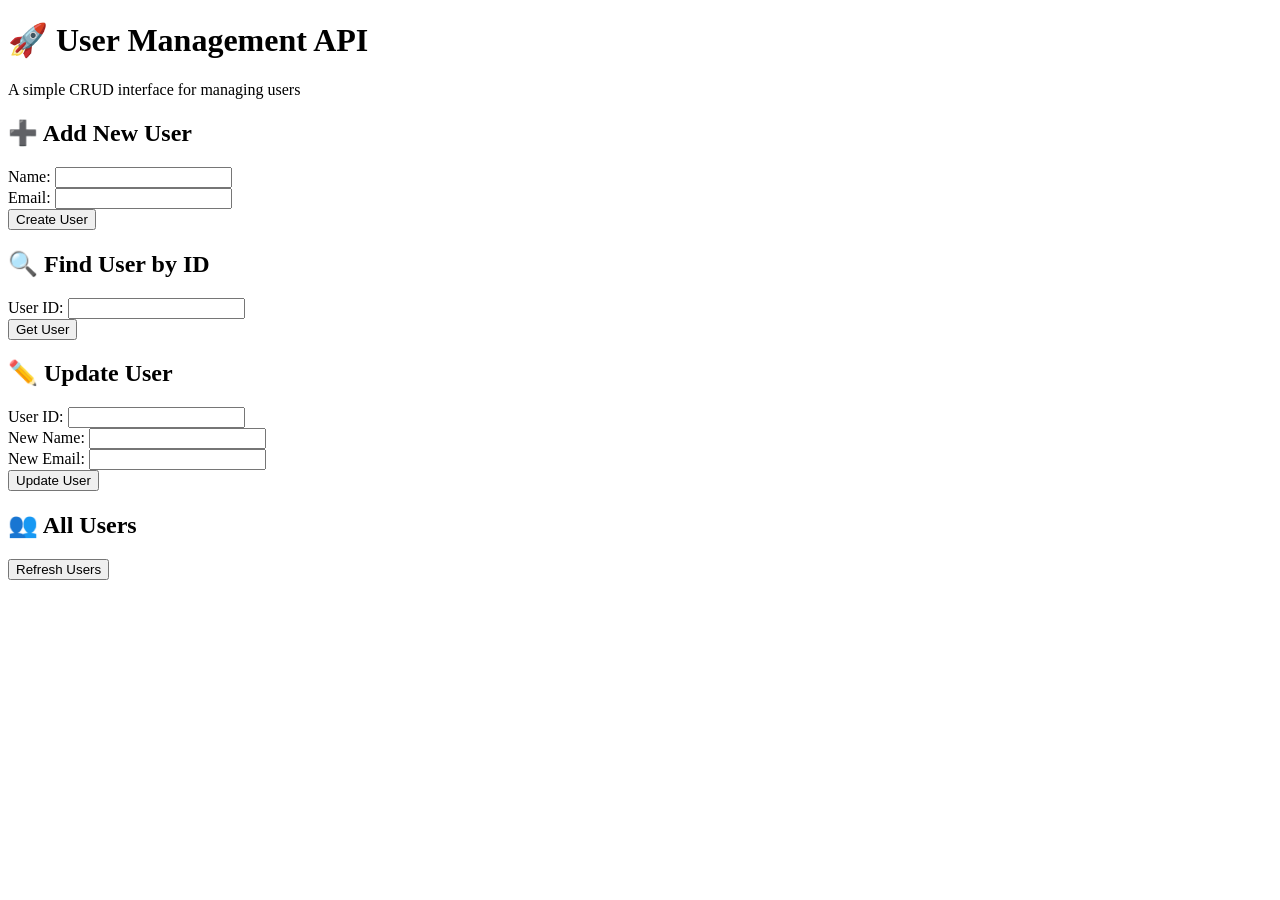
==== web/index.html @ e830e150 "first commit" ====
<!DOCTYPE html>
<html lang="en">
<head>
    <meta charset="UTF-8">
    <meta name="viewport" content="width=device-width, initial-scale=1.0">
    <title>User Management API</title>
    <link rel="stylesheet" href="style.css">
</head>
<body>
    <div class="container">
        <div class="header">
            <h1>🚀 User Management API</h1>
            <p>A simple CRUD interface for managing users</p>
        </div>
        
        <div class="content">
            <div id="messages"></div>
            
            <!-- Create User Section -->
            <div class="section">
                <h2>➕ Add New User</h2>
                <form id="createForm" class="inline-form">
                    <div class="form-group">
                        <label for="createName">Name:</label>
                        <input type="text" id="createName" required>
                    </div>
                    <div class="form-group">
                        <label for="createEmail">Email:</label>
                        <input type="email" id="createEmail" required>
                    </div>
                    <button type="submit">Create User</button>
                </form>
            </div>

            <!-- Get Single User Section -->
            <div class="section">
                <h2>🔍 Find User by ID</h2>
                <form id="getUserForm" class="inline-form">
                    <div class="form-group">
                        <label for="userId">User ID:</label>
                        <input type="number" id="userId" required>
                    </div>
                    <button type="submit">Get User</button>
                </form>
                <div id="singleUser"></div>
            </div>

            <!-- Update User Section -->
            <div class="section">
                <h2>✏️ Update User</h2>
                <form id="updateForm" class="inline-form">
                    <div class="form-group">
                        <label for="updateId">User ID:</label>
                        <input type="number" id="updateId" required>
                    </div>
                    <div class="form-group">
                        <label for="updateName">New Name:</label>
                        <input type="text" id="updateName" required>
                    </div>
                    <div class="form-group">
                        <label for="updateEmail">New Email:</label>
                        <input type="email" id="updateEmail" required>
                    </div>
                    <button type="submit">Update User</button>
                </form>
            </div>

            <!-- Users List Section -->
            <div class="section">
                <h2>👥 All Users</h2>
                <button id="loadUsers">Refresh Users</button>
                <div id="usersList" class="users-grid"></div>
            </div>
        </div>
    </div>

    <script src="script.js"></script>
</body>
</html>
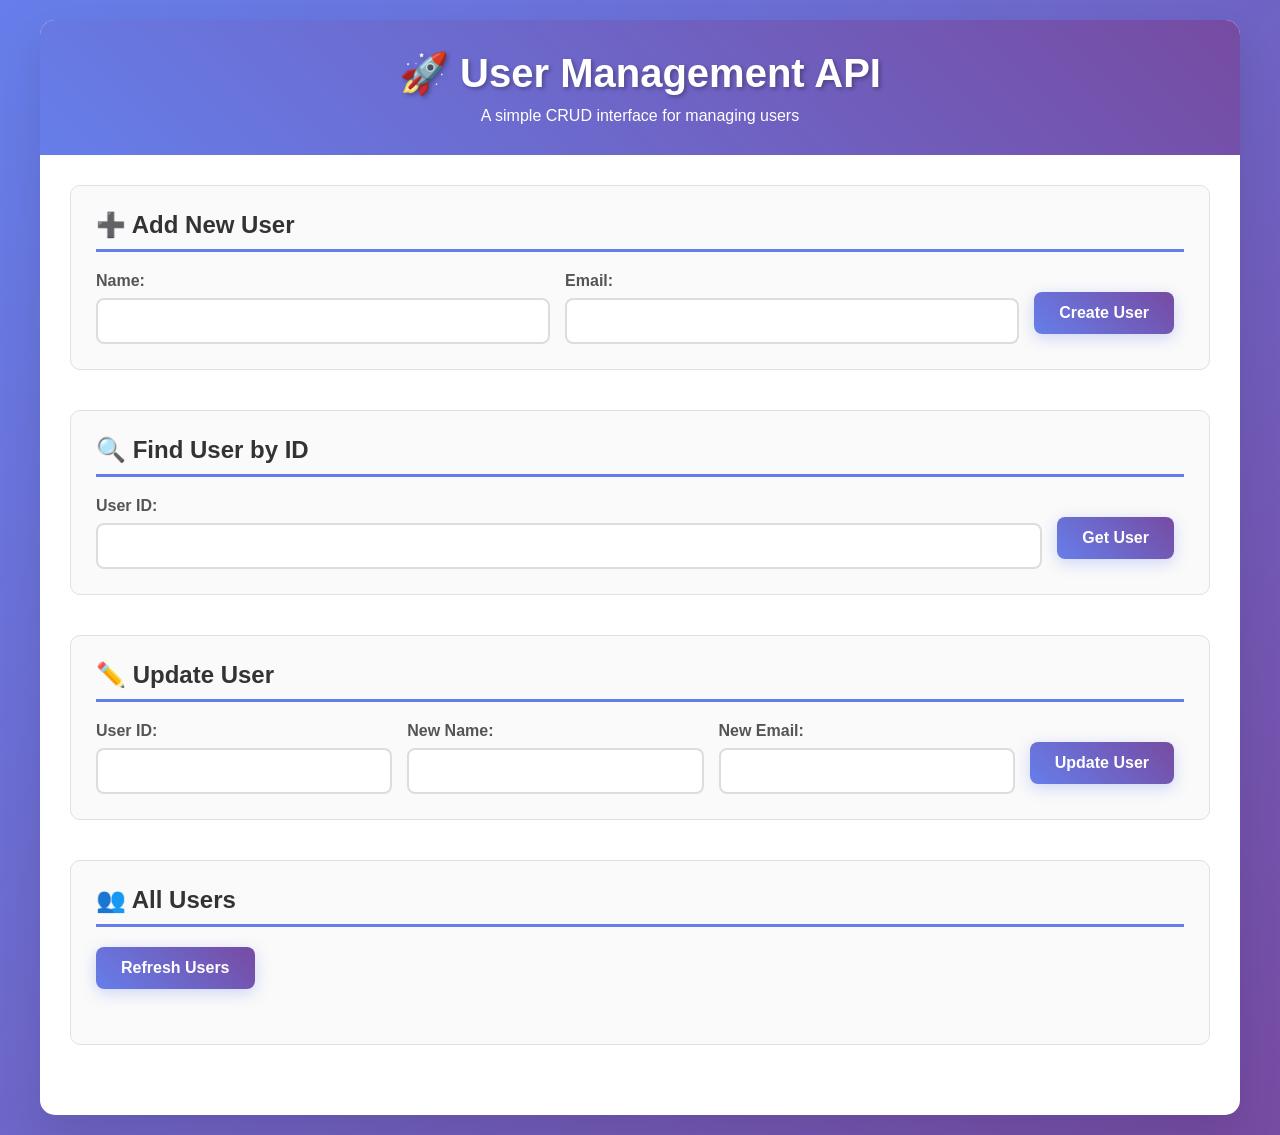
==== commit e72e1d57: "index" ====
--- a/web/index.html
+++ b/web/index.html
@@ -4,7 +4,8 @@
     <meta charset="UTF-8">
     <meta name="viewport" content="width=device-width, initial-scale=1.0">
     <title>User Management API</title>
-    <link rel="stylesheet" href="style.css">
+    <link rel="stylesheet" href="/web/css/style.css">
+    <script src="/web/js/script.js"></script>
 </head>
 <body>
     <div class="container">
--- a/web/css/style.css
+++ b/web/css/style.css
@@ -0,0 +1,208 @@
+* {
+    margin: 0;
+    padding: 0;
+    box-sizing: border-box;
+}
+
+body {
+    font-family: 'Segoe UI', Tahoma, Geneva, Verdana, sans-serif;
+    background: linear-gradient(135deg, #667eea 0%, #764ba2 100%);
+    min-height: 100vh;
+    padding: 20px;
+}
+
+.container {
+    max-width: 1200px;
+    margin: 0 auto;
+    background: white;
+    border-radius: 15px;
+    box-shadow: 0 20px 40px rgba(0,0,0,0.1);
+    overflow: hidden;
+}
+
+.header {
+    background: linear-gradient(45deg, #667eea, #764ba2);
+    color: white;
+    padding: 30px;
+    text-align: center;
+}
+
+.header h1 {
+    font-size: 2.5em;
+    margin-bottom: 10px;
+    text-shadow: 2px 2px 4px rgba(0,0,0,0.3);
+}
+
+.content {
+    padding: 30px;
+}
+
+.section {
+    margin-bottom: 40px;
+    padding: 25px;
+    border: 1px solid #e0e0e0;
+    border-radius: 10px;
+    background: #fafafa;
+}
+
+.section h2 {
+    color: #333;
+    margin-bottom: 20px;
+    font-size: 1.5em;
+    border-bottom: 3px solid #667eea;
+    padding-bottom: 10px;
+}
+
+.form-group {
+    margin-bottom: 20px;
+}
+
+label {
+    display: block;
+    margin-bottom: 8px;
+    font-weight: 600;
+    color: #555;
+}
+
+input[type="text"], input[type="email"], input[type="number"] {
+    width: 100%;
+    padding: 12px 15px;
+    border: 2px solid #ddd;
+    border-radius: 8px;
+    font-size: 16px;
+    transition: border-color 0.3s ease;
+}
+
+input[type="text"]:focus, input[type="email"]:focus, input[type="number"]:focus {
+    outline: none;
+    border-color: #667eea;
+    box-shadow: 0 0 0 3px rgba(102, 126, 234, 0.1);
+}
+
+button {
+    background: linear-gradient(45deg, #667eea, #764ba2);
+    color: white;
+    border: none;
+    padding: 12px 25px;
+    border-radius: 8px;
+    cursor: pointer;
+    font-size: 16px;
+    font-weight: 600;
+    margin-right: 10px;
+    margin-bottom: 10px;
+    transition: all 0.3s ease;
+    box-shadow: 0 4px 15px rgba(102, 126, 234, 0.3);
+}
+
+button:hover {
+    transform: translateY(-2px);
+    box-shadow: 0 6px 20px rgba(102, 126, 234, 0.4);
+}
+
+button:active {
+    transform: translateY(0);
+}
+
+.users-grid {
+    display: grid;
+    grid-template-columns: repeat(auto-fill, minmax(300px, 1fr));
+    gap: 20px;
+    margin-top: 20px;
+}
+
+.user-card {
+    background: white;
+    padding: 20px;
+    border-radius: 10px;
+    border: 1px solid #e0e0e0;
+    box-shadow: 0 4px 6px rgba(0,0,0,0.1);
+    transition: transform 0.3s ease, box-shadow 0.3s ease;
+}
+
+.user-card:hover {
+    transform: translateY(-5px);
+    box-shadow: 0 8px 25px rgba(0,0,0,0.15);
+}
+
+.user-card h3 {
+    color: #333;
+    margin-bottom: 10px;
+    font-size: 1.2em;
+}
+
+.user-card p {
+    color: #666;
+    margin-bottom: 15px;
+}
+
+.user-actions {
+    display: flex;
+    gap: 10px;
+}
+
+.user-actions button {
+    padding: 8px 15px;
+    font-size: 14px;
+    margin: 0;
+}
+
+.btn-edit {
+    background: linear-gradient(45deg, #28a745, #20c997);
+}
+
+.btn-delete {
+    background: linear-gradient(45deg, #dc3545, #c82333);
+}
+
+.message {
+    padding: 15px;
+    border-radius: 8px;
+    margin-bottom: 20px;
+    font-weight: 500;
+}
+
+.message.success {
+    background: #d4edda;
+    color: #155724;
+    border: 1px solid #c3e6cb;
+}
+
+.message.error {
+    background: #f8d7da;
+    color: #721c24;
+    border: 1px solid #f5c6cb;
+}
+
+.inline-form {
+    display: flex;
+    gap: 15px;
+    align-items: end;
+    flex-wrap: wrap;
+}
+
+.inline-form .form-group {
+    margin-bottom: 0;
+    flex: 1;
+    min-width: 200px;
+}
+
+@media (max-width: 768px) {
+    .inline-form {
+        flex-direction: column;
+    }
+    
+    .inline-form .form-group {
+        width: 100%;
+    }
+    
+    .users-grid {
+        grid-template-columns: 1fr;
+    }
+}
+
+.loading {
+    text-align: center;
+    color: #666;
+    font-style: italic;
+    padding: 20px;
+}
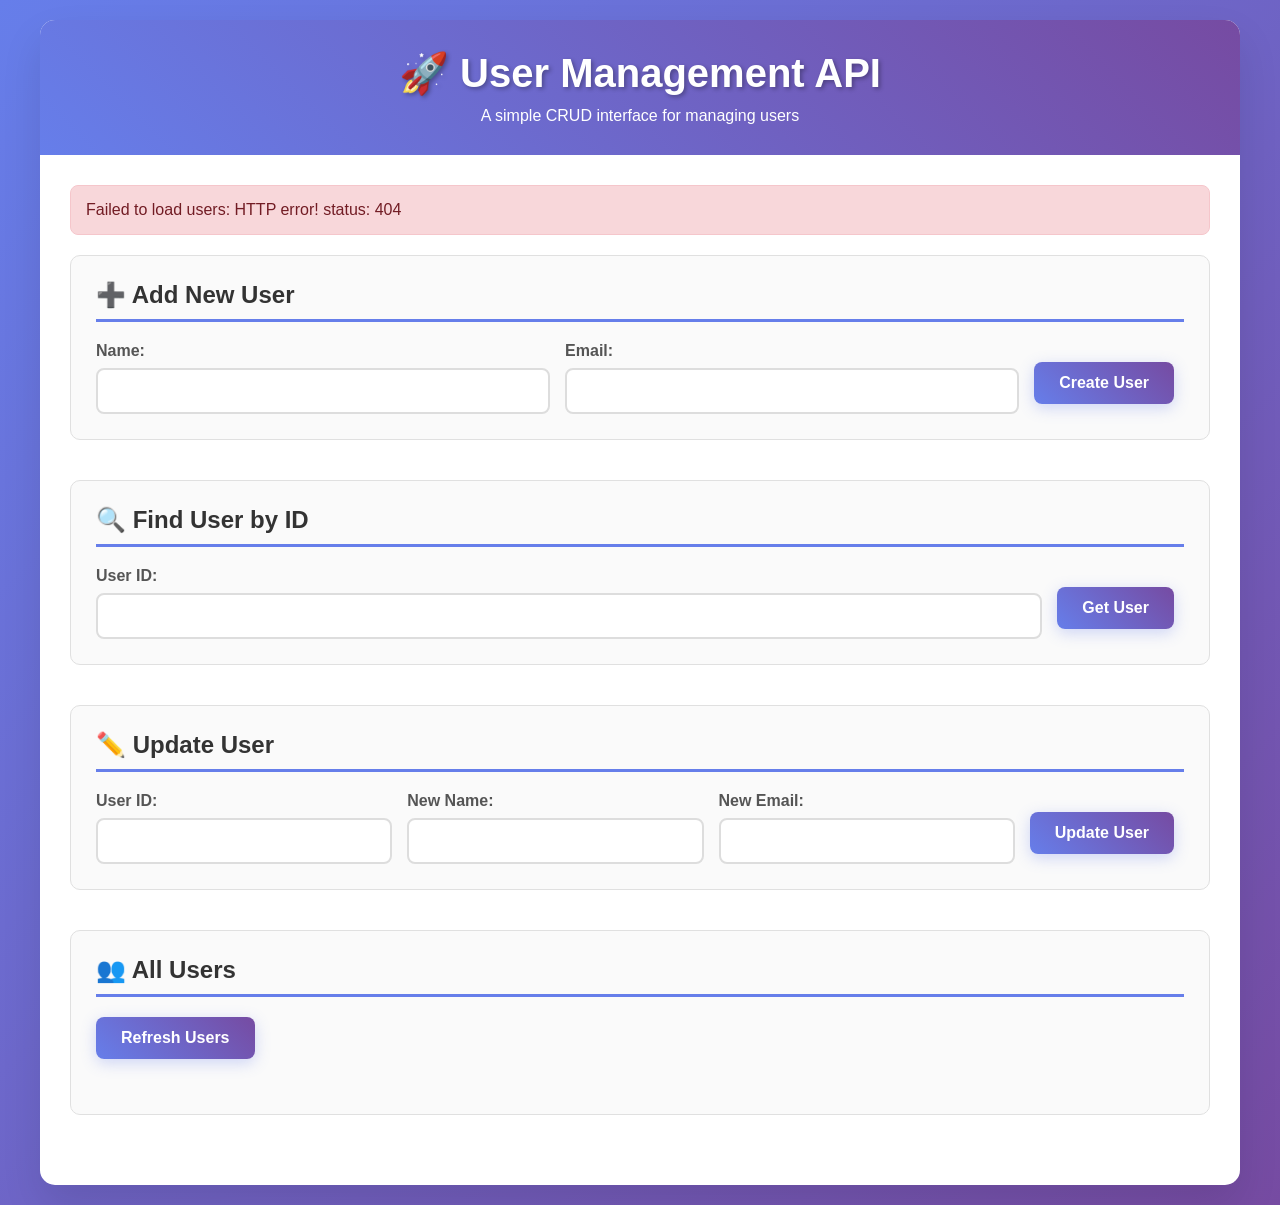
==== commit 5d5987cb: "folded" ====
--- a/web/index.html
+++ b/web/index.html
@@ -5,7 +5,6 @@
     <meta name="viewport" content="width=device-width, initial-scale=1.0">
     <title>User Management API</title>
     <link rel="stylesheet" href="/web/css/style.css">
-    <script src="/web/js/script.js"></script>
 </head>
 <body>
     <div class="container">
@@ -75,6 +74,6 @@
         </div>
     </div>
 
-    <script src="script.js"></script>
+    <script src="/web/js/script.js" defer></script>
 </body>
 </html>
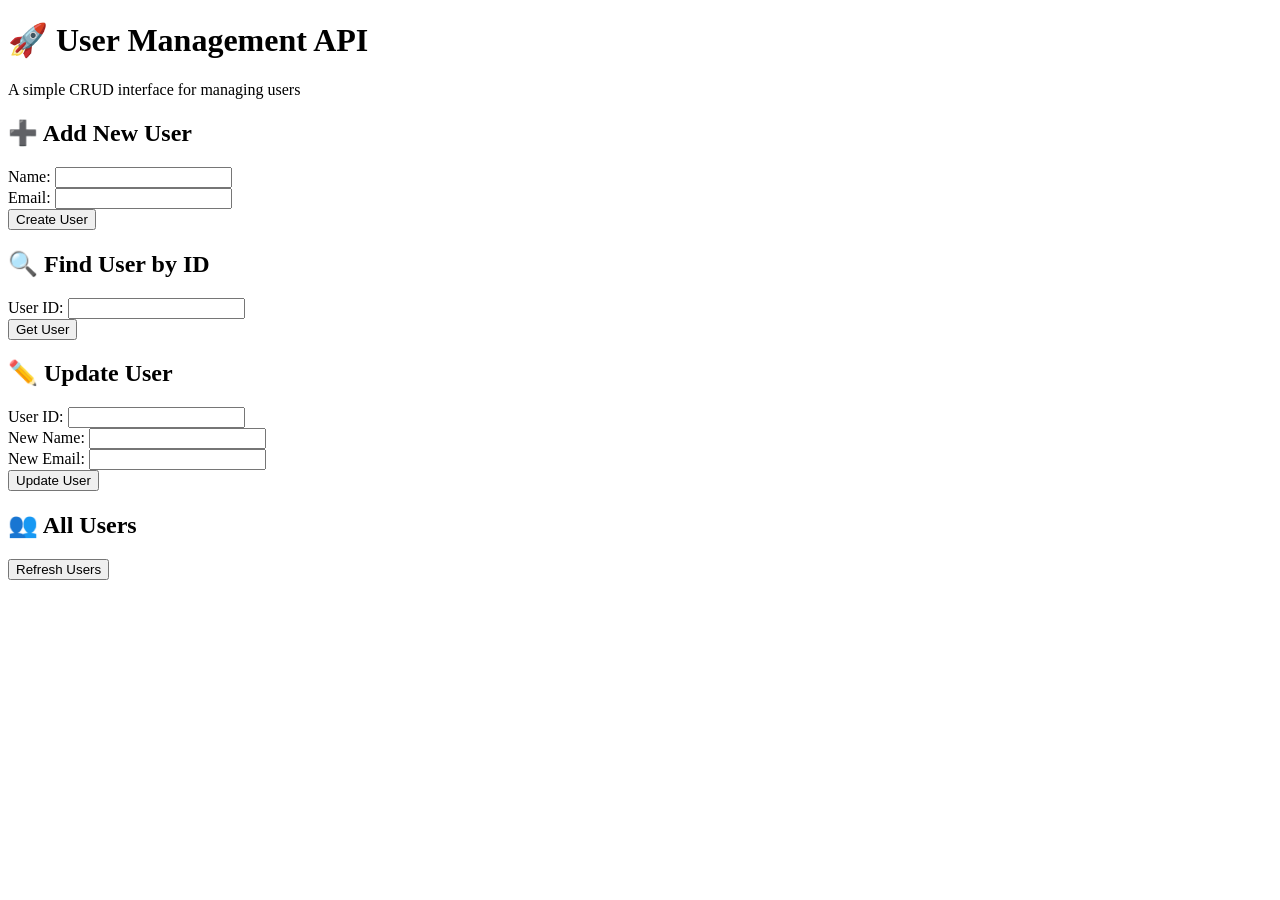
==== commit 54e27358: "updates" ====
--- a/web/index.html
+++ b/web/index.html
@@ -4,7 +4,7 @@
     <meta charset="UTF-8">
     <meta name="viewport" content="width=device-width, initial-scale=1.0">
     <title>User Management API</title>
-    <link rel="stylesheet" href="/web/css/style.css">
+    <link rel="stylesheet" href="/css/style.css">
 </head>
 <body>
     <div class="container">
@@ -74,6 +74,6 @@
         </div>
     </div>
 
-    <script src="/web/js/script.js" defer></script>
+    <script src="/js/script.js" defer></script>
 </body>
 </html>
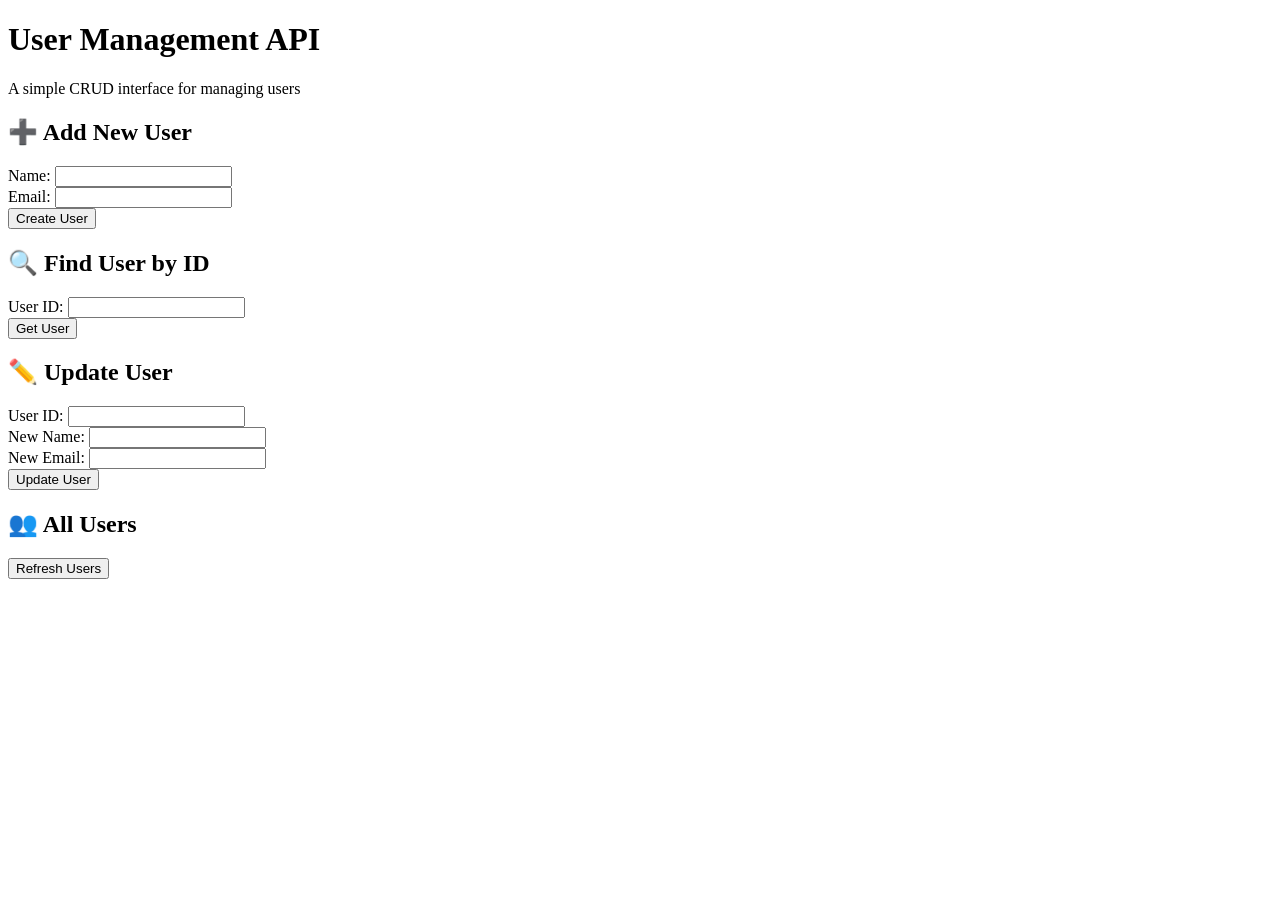
==== commit 963dca3f: "index" ====
--- a/web/index.html
+++ b/web/index.html
@@ -5,11 +5,12 @@
     <meta name="viewport" content="width=device-width, initial-scale=1.0">
     <title>User Management API</title>
     <link rel="stylesheet" href="/css/style.css">
+    <script src="/js/script.js" defer></script>
 </head>
 <body>
     <div class="container">
         <div class="header">
-            <h1>🚀 User Management API</h1>
+            <h1>User Management API</h1>
             <p>A simple CRUD interface for managing users</p>
         </div>
         
@@ -72,8 +73,6 @@
                 <div id="usersList" class="users-grid"></div>
             </div>
         </div>
-    </div>
-
-    <script src="/js/script.js" defer></script>
+    </div>  
 </body>
 </html>
